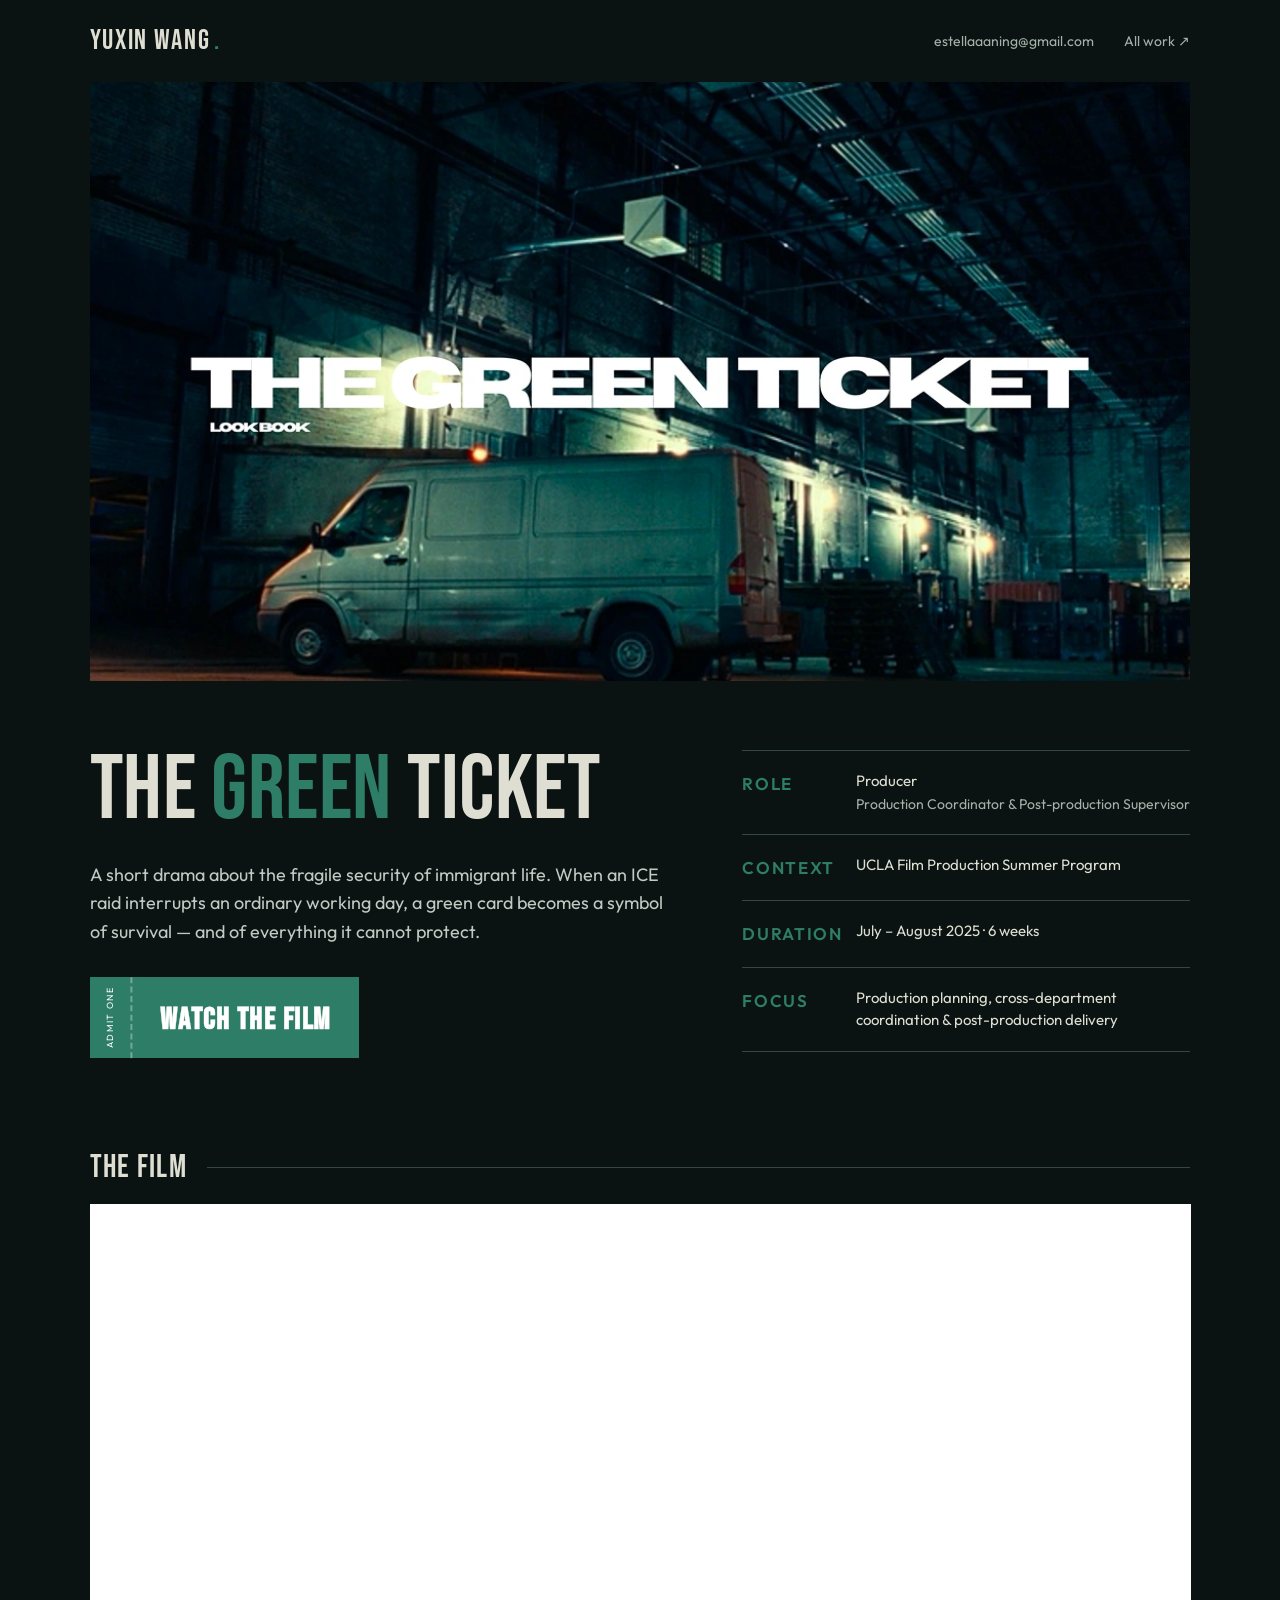
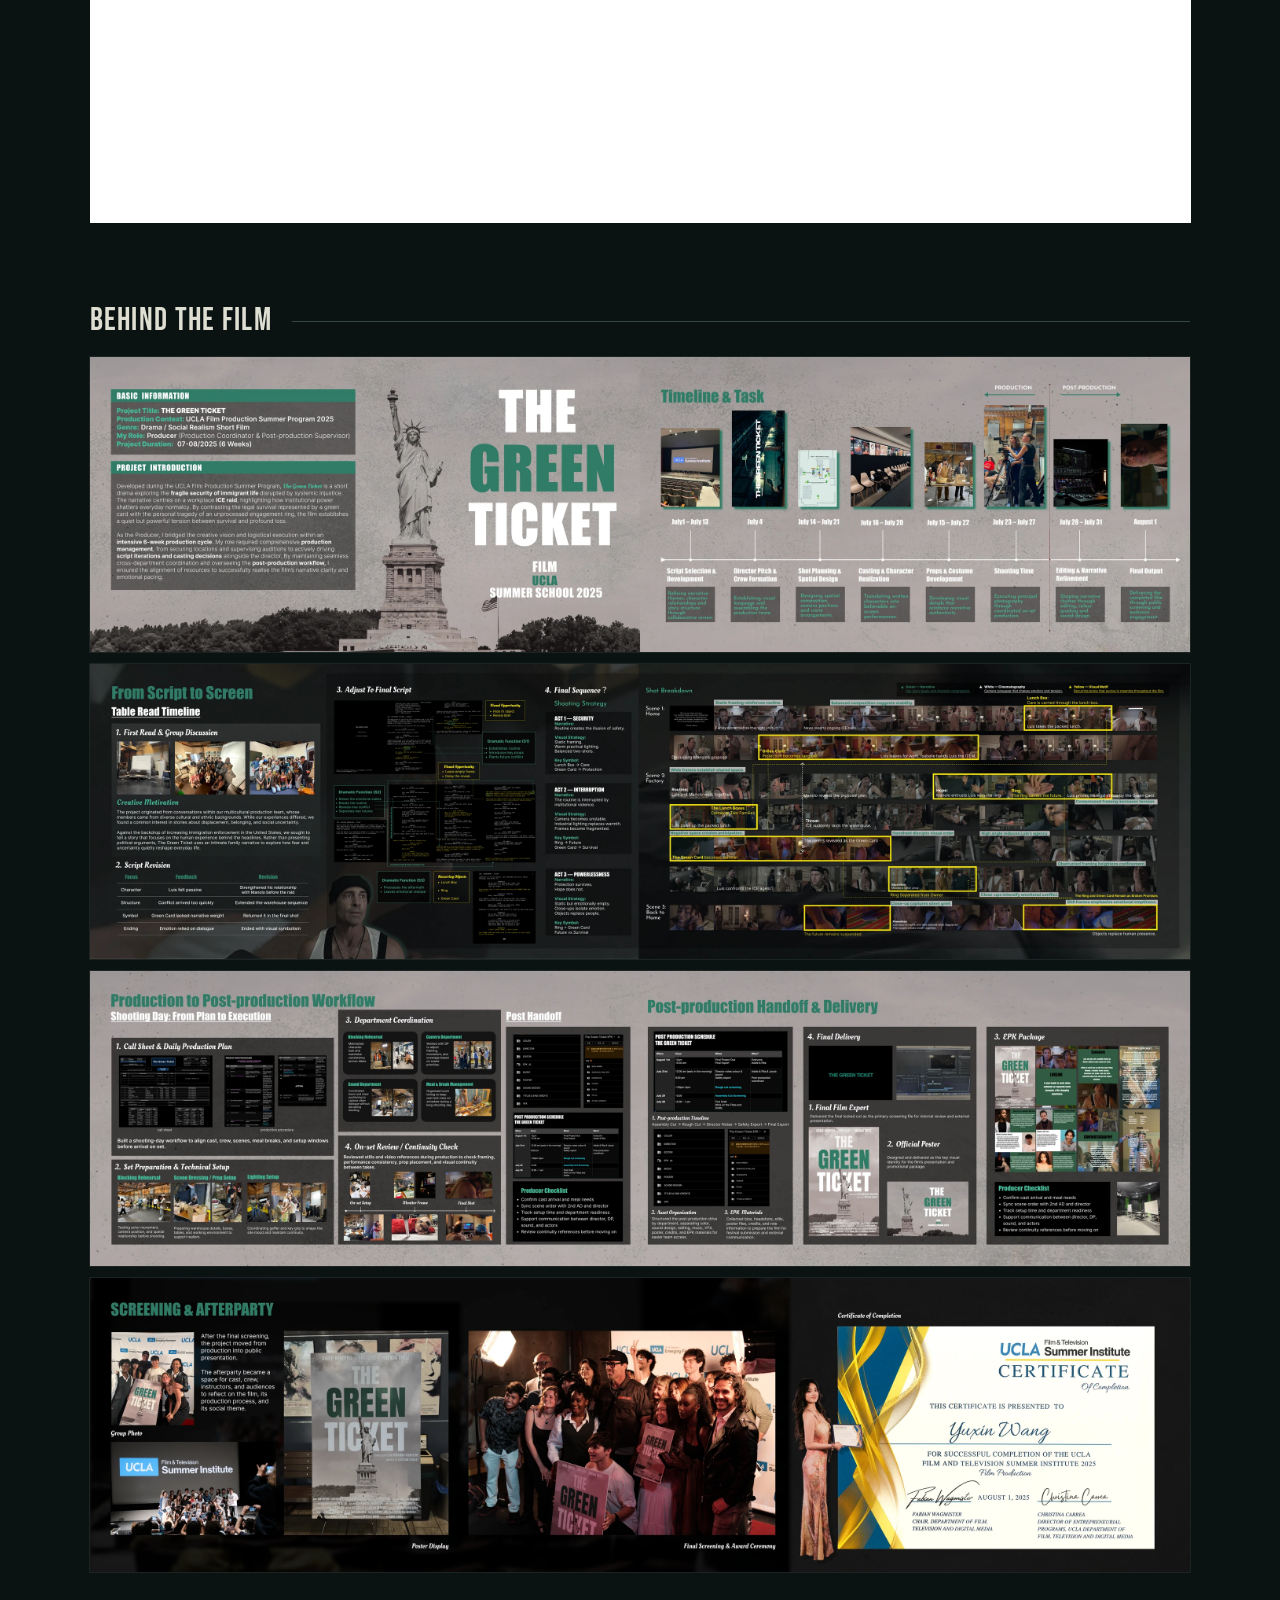
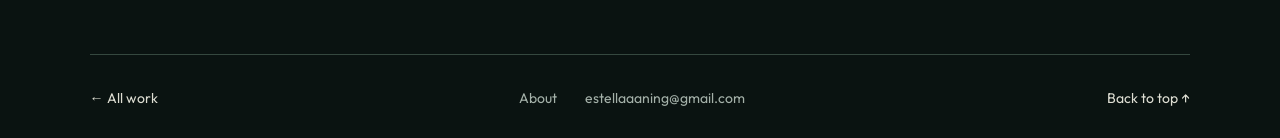
==== green-ticket/index.html @ ccb26a46 "Simplify Green Ticket typography and match poster green" ====
<!doctype html>
<html lang="en">
<head>
  <meta charset="utf-8">
  <meta name="viewport" content="width=device-width, initial-scale=1">
  <title>The Green Ticket — Yuxin Wang</title>
  <meta name="description" content="The Green Ticket, a social realism short film made at UCLA in 2025. Watch the film and explore Yuxin Wang's production and post-production portfolio.">
  <meta name="theme-color" content="#0a1311">
  <link rel="canonical" href="https://estellaning.github.io/green-ticket/">
  <meta property="og:title" content="The Green Ticket — Yuxin Wang">
  <meta property="og:description" content="A short film about the fragile security of immigrant life. Film & production portfolio, UCLA 2025.">
  <meta property="og:image" content="https://estellaning.github.io/green-ticket/assets/cover.webp">
  <link rel="preload" as="font" type="font/woff2" href="../portfolio/fonts/bebas-neue-400.woff2" crossorigin>
  <link rel="stylesheet" href="green-ticket.css?v=20261113-simple">
</head>
<body>
  <a class="skip-link" href="#project">Skip to project</a>
  <header class="site wrap" id="top">
    <a class="name" href="../">Yuxin Wang<span aria-hidden="true">.</span></a>
    <nav aria-label="Main navigation"><a href="mailto:estellaaaning@gmail.com">estellaaaning@gmail.com</a><a href="../work.html">All work ↗</a></nav>
  </header>
  <main>
    <section class="cover wrap" aria-label="The Green Ticket lookbook cover">
      <img src="assets/cover.webp" width="1073" height="584" alt="The Green Ticket title over a dark teal warehouse interior and a white van." fetchpriority="high">
    </section>

    <section class="intro wrap" id="project">
      <div>
        <h1>The <span>Green</span> Ticket</h1>
        <p class="description">A short drama about the fragile security of immigrant life. When an ICE raid interrupts an ordinary working day, a green card becomes a symbol of survival — and of everything it cannot protect.</p>
        <a class="ticket" href="#film"><span class="ticket-stub" aria-hidden="true">ADMIT ONE</span><span class="ticket-label">Watch the film</span></a>
      </div>
      <dl class="facts">
        <div><dt>Role</dt><dd>Producer<br><span>Production Coordinator &amp; Post-production Supervisor</span></dd></div>
        <div><dt>Context</dt><dd>UCLA Film Production Summer Program</dd></div>
        <div><dt>Duration</dt><dd>July – August 2025 · 6 weeks</dd></div>
        <div><dt>Focus</dt><dd>Production planning, cross-department coordination &amp; post-production delivery</dd></div>
      </dl>
    </section>

    <section class="block wrap" id="film" aria-labelledby="film-title">
      <div class="section-heading"><h2 id="film-title">The film</h2></div>
      <div class="film-player"><iframe src="https://www.youtube.com/embed/Xn-FBNVbo2k" title="The Green Ticket — full short film" width="1280" height="720" loading="lazy" referrerpolicy="strict-origin-when-cross-origin" allow="accelerometer; autoplay; clipboard-write; encrypted-media; gyroscope; picture-in-picture; web-share" allowfullscreen></iframe></div>
    </section>

    <section class="block wrap portfolio" id="portfolio" aria-labelledby="portfolio-title">
      <div class="section-heading"><h2 id="portfolio-title">Behind the film</h2></div>
      <div class="boards">
        <figure><button class="board" type="button" data-full="assets/board-01-full.webp" aria-label="Enlarge board 1: project introduction and production timeline"><img src="assets/board-01.webp" width="2800" height="750" loading="lazy" decoding="async" alt="The Green Ticket: project introduction, producer role and six-week production timeline."></button></figure>
        <figure><button class="board" type="button" data-full="assets/board-02-full.webp" aria-label="Enlarge board 2: script development and shot breakdown"><img src="assets/board-02.webp" width="2800" height="750" loading="lazy" decoding="async" alt="Table reads, script revisions, three-act shooting strategy and annotated shot breakdown."></button></figure>
        <figure><button class="board" type="button" data-full="assets/board-03-full.webp" aria-label="Enlarge board 3: production and post-production workflow"><img src="assets/board-03.webp" width="2800" height="750" loading="lazy" decoding="async" alt="Call sheets, set preparation, department coordination, continuity, post-production handoff and final delivery."></button></figure>
        <figure><button class="board" type="button" data-full="assets/board-04-full.webp" aria-label="Enlarge board 4: screening and completion"><img src="assets/board-04.webp" width="2800" height="750" loading="lazy" decoding="async" alt="The final screening, cast and crew photographs, poster display and Yuxin Wang's UCLA certificate of completion."></button></figure>
      </div>
    </section>
  </main>
  <footer class="wrap">
    <div class="footer-row"><a href="../work.html">← All work</a><nav aria-label="Personal information"><a href="../work.html#about">About</a><a href="mailto:estellaaaning@gmail.com">estellaaaning@gmail.com</a></nav><a href="#top">Back to top ↑</a></div>
  </footer>
  <dialog id="lightbox" aria-label="Enlarged portfolio board">
    <div class="lightbox-toolbar"><p id="board-label">Portfolio board</p><div><button type="button" id="zoom">Zoom in +</button><button type="button" id="close">Close ×</button></div></div>
    <div class="lightbox-scroll"><img alt=""></div>
    <p class="lightbox-help">Use Zoom in to read the details. Scroll to explore. Press Esc to close.</p>
  </dialog>
  <script src="green-ticket.js?v=20261113-simple"></script>
  <script src="../assets/protect.js"></script>
</body>
</html>
---- green-ticket/green-ticket.css ----
@font-face{font-family:"Bebas Neue";src:url("../portfolio/fonts/bebas-neue-400.woff2") format("woff2");font-weight:400;font-display:swap}
@font-face{font-family:Outfit;src:url("../portfolio/fonts/outfit-400.woff2") format("woff2");font-weight:400;font-display:swap}
@font-face{font-family:Outfit;src:url("../portfolio/fonts/outfit-600.woff2") format("woff2");font-weight:600;font-display:swap}
:root{color-scheme:dark;--bg:#0a1311;--paper:#deded3;--muted:#a4b1a9;--green:#2e7d67;--line:#35483f;--gutter:clamp(20px,7vw,120px);--col:min(1280px,calc(100% - 2 * var(--gutter)));--display:"Bebas Neue",Impact,sans-serif;--body:Outfit,Arial,sans-serif}
*{box-sizing:border-box}html{scroll-behavior:smooth;scroll-padding-top:28px}body{margin:0;background:var(--bg);color:var(--paper);font:400 16px/1.6 var(--body);-webkit-font-smoothing:antialiased}a{color:inherit;text-decoration:none}button{font:inherit}a:hover{color:var(--green)}a:focus-visible,button:focus-visible{outline:2px solid var(--green);outline-offset:6px}::selection{background:var(--green);color:var(--bg)}.wrap{width:var(--col);margin-inline:auto}.skip-link{position:absolute;top:-100px;left:20px;background:var(--bg);padding:12px;z-index:10}.skip-link:focus{top:12px}
.site{display:flex;justify-content:space-between;align-items:center;gap:20px;padding:27px 0}.name{font:28px/1 var(--display);letter-spacing:.06em}.name span{color:var(--green);padding-left:4px}.site nav{display:flex;gap:30px;font-size:14px;color:var(--muted)}.cover img{display:block;width:100%;height:auto}
.intro{display:grid;grid-template-columns:1.3fr 1fr;gap:70px;padding-block:66px 86px}h1{font:400 clamp(58px,7.2vw,106px)/.95 var(--display);margin:0;letter-spacing:.005em}h1 span{color:var(--green)}.description{color:#c0cac3;font-size:18px;max-width:35em;margin:26px 0 30px}.ticket{display:inline-flex;align-items:stretch;background:var(--green);color:#fff;min-height:62px;transition:background .2s,transform .2s}.ticket:hover{background:#286c59;color:#fff;transform:translateY(-2px)}.ticket-stub{font-size:9px;letter-spacing:.15em;writing-mode:vertical-rl;text-align:center;padding:10px 13px;transform:rotate(180deg);border-left:2px dashed #ffffff55}.ticket-label{font:600 30px/1 var(--display);-webkit-text-stroke:.4px currentColor;letter-spacing:.05em;align-self:center;padding:4px 28px 0}.facts{margin:3px 0 0;border-top:1px solid var(--line)}.facts>div{display:grid;grid-template-columns:94px 1fr;gap:20px;padding:19px 0;border-bottom:1px solid var(--line)}dt{font-size:17px;font-weight:600;text-transform:uppercase;letter-spacing:.1em;color:var(--green)}dd{margin:0;font-size:15px;line-height:1.5}dd span{color:var(--muted);font-size:14px}
.block{padding-bottom:82px}.section-heading{margin-bottom:20px}h2{display:flex;align-items:center;gap:20px;font:400 32px/1 var(--display);letter-spacing:.04em;margin:0}h2::after{content:"";flex:1;height:1px;background:var(--line)}.film-player{width:100%;aspect-ratio:16/9;background:#000}.film-player iframe{display:block;width:100%;height:100%;border:0}.boards{display:grid;gap:12px}figure{margin:0}.board{width:100%;display:block;padding:0;background:#17241d;border:0;cursor:zoom-in;outline:1px solid #ffffff12;transition:outline-color .2s}.board:hover{outline-color:var(--green)}.board img{width:100%;height:auto;display:block}
footer{border-top:1px solid var(--line);padding:32px 0 28px}.footer-row{display:flex;justify-content:space-between;gap:24px;font-size:14px}.footer-row nav{display:flex;gap:28px;color:var(--muted)}
dialog{position:fixed;inset:0;width:100vw;height:100dvh;max-width:none;max-height:none;padding:0;border:0;background:#08100e;color:var(--paper)}dialog[open]{display:flex;flex-direction:column}dialog::backdrop{background:#000d}.lightbox-toolbar{display:flex;justify-content:space-between;align-items:center;gap:16px;padding:14px 24px;border-bottom:1px solid var(--line)}.lightbox-toolbar p{margin:0;font-size:14px}.lightbox-toolbar>div{display:flex;gap:10px}.lightbox-toolbar button{padding:9px 16px;border:1px solid var(--line);background:#17271f;color:var(--paper);cursor:pointer;white-space:nowrap}.lightbox-toolbar button:hover{border-color:var(--green)}.lightbox-scroll{overflow:auto;flex:1;align-content:center}.lightbox-scroll img{display:block;width:100%;max-width:none;cursor:zoom-in}.zoomed .lightbox-scroll{align-content:start}.zoomed .lightbox-scroll img{width:max(2400px,200vw);cursor:zoom-out}.lightbox-help{padding:12px 24px;font-size:12px;color:var(--muted);margin:0;border-top:1px solid var(--line)}
@media(min-width:1600px){.cover img{max-height:696px;object-fit:cover}}
@media(max-width:860px){.intro{grid-template-columns:1fr;gap:40px;padding:44px 0 60px}.description{max-width:100%}.block{padding-bottom:60px}.footer-row{flex-wrap:wrap}.footer-row nav{order:3;flex-basis:100%}}
@media(max-width:600px){:root{--gutter:18px}.site{padding:22px 0}.site .name{font-size:25px}.site nav{font-size:13px}.site nav a:first-child{display:none}h1{font-size:64px;max-width:5em}.description{font-size:16px}.facts>div{grid-template-columns:94px 1fr;gap:14px}h2{font-size:27px}.boards{gap:8px}.footer-row{font-size:13px}.footer-row nav{gap:18px}.lightbox-toolbar{padding:12px;flex-wrap:wrap}.lightbox-toolbar p{font-size:12px}.lightbox-toolbar button{font-size:12px;padding:8px 12px}.lightbox-help{padding:12px;font-size:11px}}
@media(prefers-reduced-motion:reduce){html{scroll-behavior:auto}.ticket,.board{transition:none}}
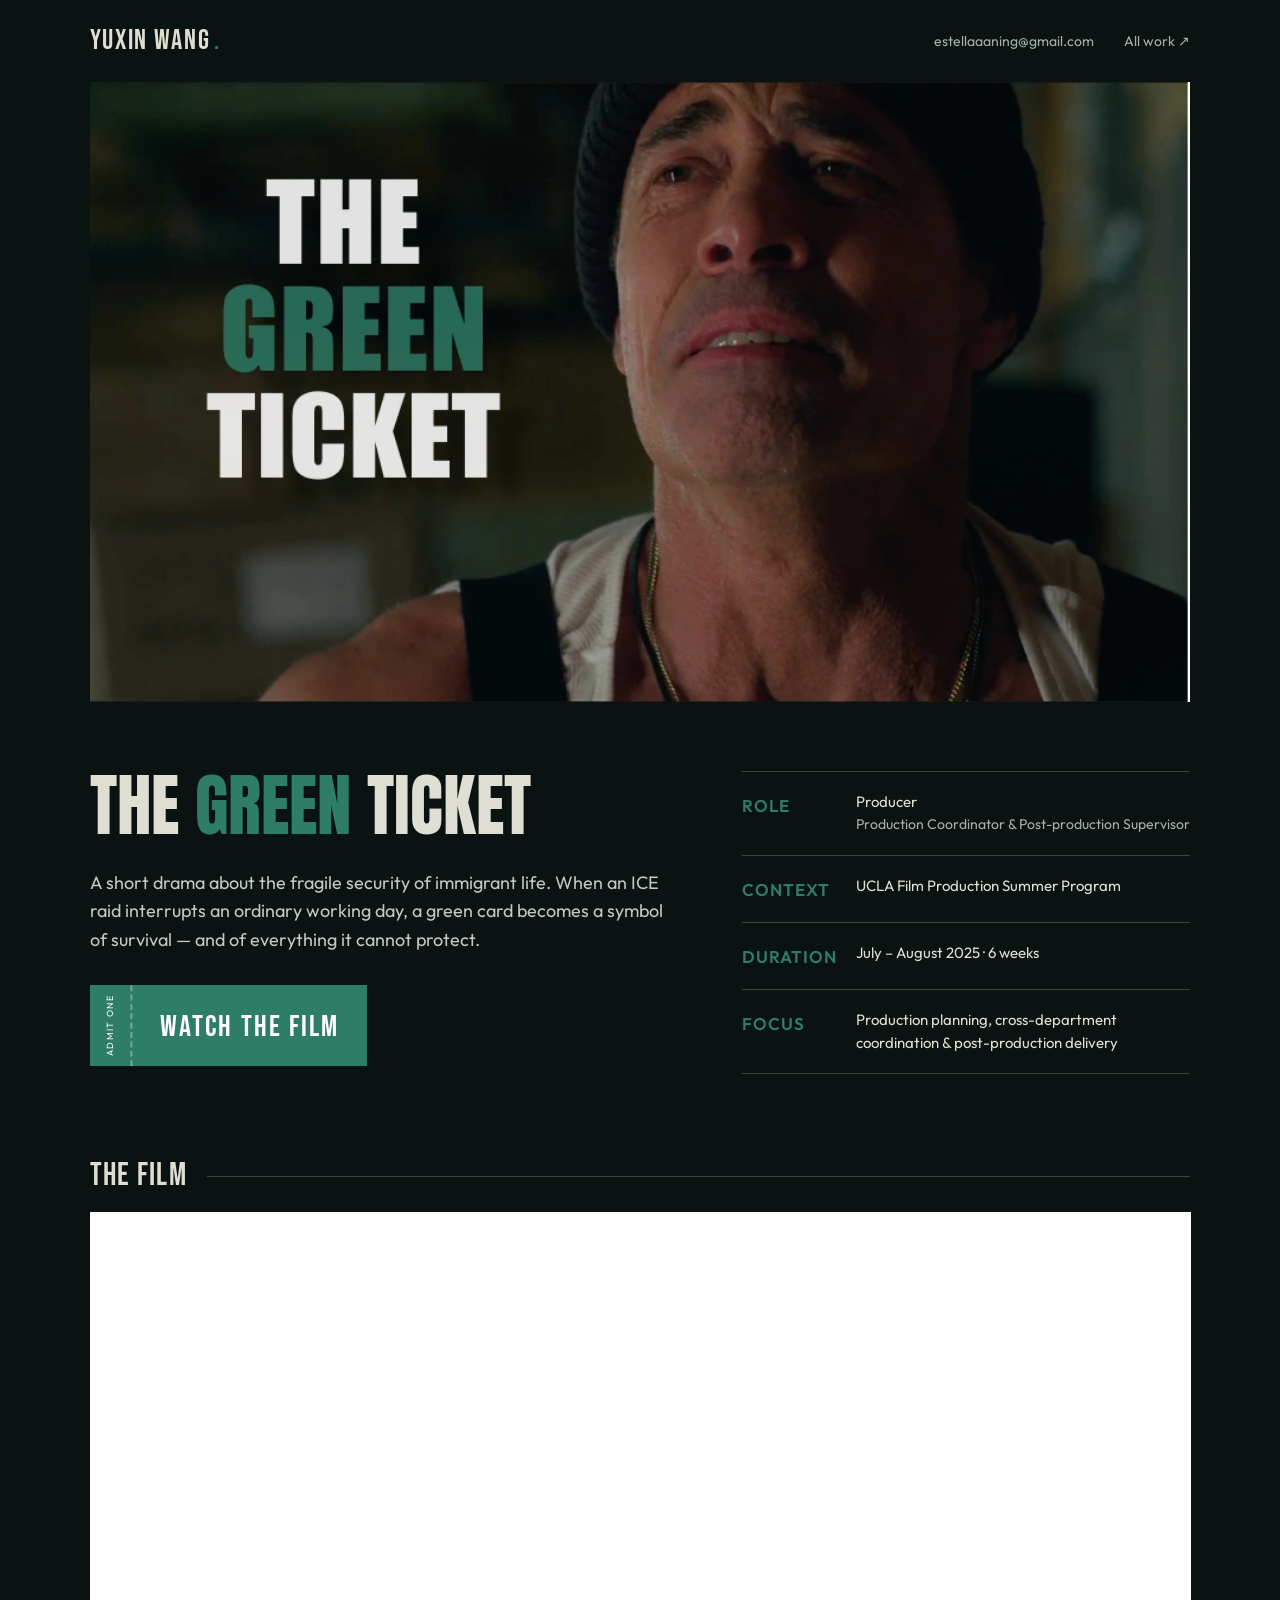
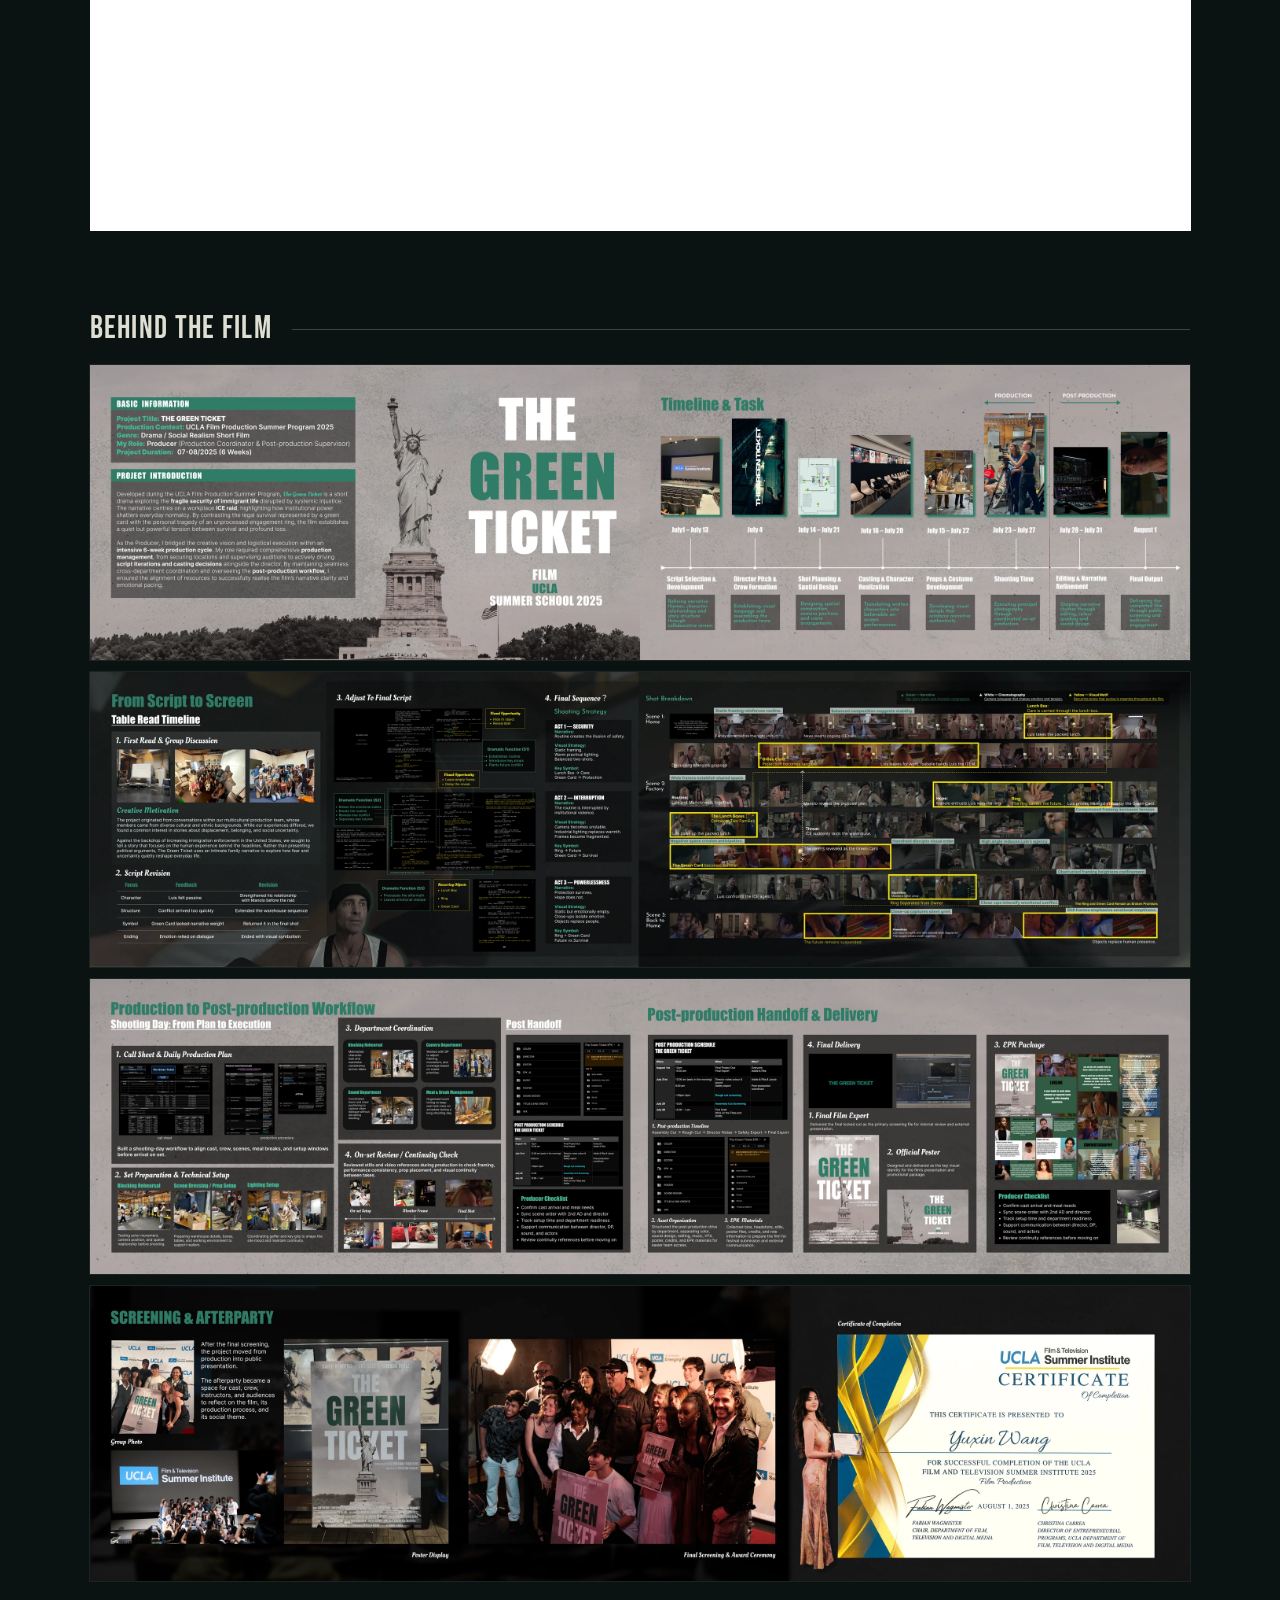
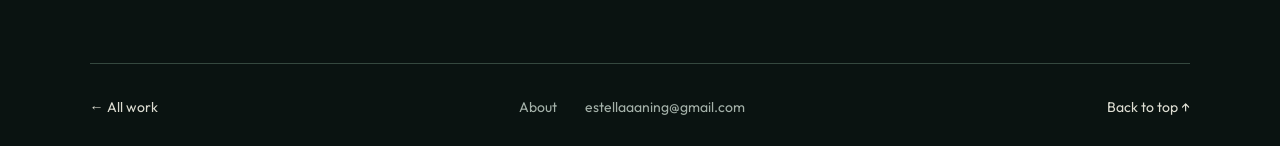
==== commit 30ae6471: "Replace Green Ticket cover and refine typography" ====
--- a/green-ticket/index.html
+++ b/green-ticket/index.html
@@ -9,9 +9,9 @@
   <link rel="canonical" href="https://estellaning.github.io/green-ticket/">
   <meta property="og:title" content="The Green Ticket — Yuxin Wang">
   <meta property="og:description" content="A short film about the fragile security of immigrant life. Film & production portfolio, UCLA 2025.">
-  <meta property="og:image" content="https://estellaning.github.io/green-ticket/assets/cover.webp">
-  <link rel="preload" as="font" type="font/woff2" href="../portfolio/fonts/bebas-neue-400.woff2" crossorigin>
-  <link rel="stylesheet" href="green-ticket.css?v=20261113-simple">
+  <meta property="og:image" content="https://estellaning.github.io/green-ticket/assets/cover-film.webp">
+  <link rel="preload" as="font" type="font/ttf" href="assets/anton-400.ttf" crossorigin>
+  <link rel="stylesheet" href="green-ticket.css?v=20261113-type">
 </head>
 <body>
   <a class="skip-link" href="#project">Skip to project</a>
@@ -20,8 +20,8 @@
     <nav aria-label="Main navigation"><a href="mailto:estellaaaning@gmail.com">estellaaaning@gmail.com</a><a href="../work.html">All work ↗</a></nav>
   </header>
   <main>
-    <section class="cover wrap" aria-label="The Green Ticket lookbook cover">
-      <img src="assets/cover.webp" width="1073" height="584" alt="The Green Ticket title over a dark teal warehouse interior and a white van." fetchpriority="high">
+    <section class="cover wrap" aria-label="The Green Ticket film cover">
+      <img src="assets/cover-film.webp" width="927" height="522" alt="The Green Ticket title beside a close-up of Luis in a scene from the film." fetchpriority="high">
     </section>
 
     <section class="intro wrap" id="project">
--- a/green-ticket/green-ticket.css
+++ b/green-ticket/green-ticket.css
@@ -1,14 +1,15 @@
+@font-face{font-family:Anton;src:url("assets/anton-400.ttf") format("truetype");font-weight:400;font-display:swap}
 @font-face{font-family:"Bebas Neue";src:url("../portfolio/fonts/bebas-neue-400.woff2") format("woff2");font-weight:400;font-display:swap}
 @font-face{font-family:Outfit;src:url("../portfolio/fonts/outfit-400.woff2") format("woff2");font-weight:400;font-display:swap}
 @font-face{font-family:Outfit;src:url("../portfolio/fonts/outfit-600.woff2") format("woff2");font-weight:600;font-display:swap}
 :root{color-scheme:dark;--bg:#0a1311;--paper:#deded3;--muted:#a4b1a9;--green:#2e7d67;--line:#35483f;--gutter:clamp(20px,7vw,120px);--col:min(1280px,calc(100% - 2 * var(--gutter)));--display:"Bebas Neue",Impact,sans-serif;--body:Outfit,Arial,sans-serif}
 *{box-sizing:border-box}html{scroll-behavior:smooth;scroll-padding-top:28px}body{margin:0;background:var(--bg);color:var(--paper);font:400 16px/1.6 var(--body);-webkit-font-smoothing:antialiased}a{color:inherit;text-decoration:none}button{font:inherit}a:hover{color:var(--green)}a:focus-visible,button:focus-visible{outline:2px solid var(--green);outline-offset:6px}::selection{background:var(--green);color:var(--bg)}.wrap{width:var(--col);margin-inline:auto}.skip-link{position:absolute;top:-100px;left:20px;background:var(--bg);padding:12px;z-index:10}.skip-link:focus{top:12px}
 .site{display:flex;justify-content:space-between;align-items:center;gap:20px;padding:27px 0}.name{font:28px/1 var(--display);letter-spacing:.06em}.name span{color:var(--green);padding-left:4px}.site nav{display:flex;gap:30px;font-size:14px;color:var(--muted)}.cover img{display:block;width:100%;height:auto}
-.intro{display:grid;grid-template-columns:1.3fr 1fr;gap:70px;padding-block:66px 86px}h1{font:400 clamp(58px,7.2vw,106px)/.95 var(--display);margin:0;letter-spacing:.005em}h1 span{color:var(--green)}.description{color:#c0cac3;font-size:18px;max-width:35em;margin:26px 0 30px}.ticket{display:inline-flex;align-items:stretch;background:var(--green);color:#fff;min-height:62px;transition:background .2s,transform .2s}.ticket:hover{background:#286c59;color:#fff;transform:translateY(-2px)}.ticket-stub{font-size:9px;letter-spacing:.15em;writing-mode:vertical-rl;text-align:center;padding:10px 13px;transform:rotate(180deg);border-left:2px dashed #ffffff55}.ticket-label{font:600 30px/1 var(--display);-webkit-text-stroke:.4px currentColor;letter-spacing:.05em;align-self:center;padding:4px 28px 0}.facts{margin:3px 0 0;border-top:1px solid var(--line)}.facts>div{display:grid;grid-template-columns:94px 1fr;gap:20px;padding:19px 0;border-bottom:1px solid var(--line)}dt{font-size:17px;font-weight:600;text-transform:uppercase;letter-spacing:.1em;color:var(--green)}dd{margin:0;font-size:15px;line-height:1.5}dd span{color:var(--muted);font-size:14px}
+.intro{display:grid;grid-template-columns:1.3fr 1fr;gap:70px;padding-block:66px 86px}h1{font:400 clamp(48px,5.4vw,80px)/1.08 Anton,Impact,sans-serif;text-transform:uppercase;font-synthesis:none;margin:0;letter-spacing:0}h1 span{color:var(--green)}.description{color:#c0cac3;font-size:18px;max-width:35em;margin:26px 0 30px}.ticket{display:inline-flex;align-items:stretch;background:var(--green);color:#fff;min-height:62px;transition:background .2s,transform .2s}.ticket:hover{background:#286c59;color:#fff;transform:translateY(-2px)}.ticket-stub{font-size:9px;letter-spacing:.15em;writing-mode:vertical-rl;text-align:center;padding:10px 13px;transform:rotate(180deg);border-left:2px dashed #ffffff55}.ticket-label{font:400 30px/1 var(--display);font-synthesis:none;letter-spacing:.07em;align-self:center;padding:4px 28px 0}.facts{margin:3px 0 0;border-top:1px solid var(--line)}.facts>div{display:grid;grid-template-columns:94px 1fr;gap:20px;padding:19px 0;border-bottom:1px solid var(--line)}.facts dt{font-family:var(--body);font-size:17px;font-weight:600;text-transform:uppercase;letter-spacing:.06em;color:var(--green);padding-top:1px}dd{margin:0;font-size:15px;line-height:1.5}dd span{color:var(--muted);font-size:14px}
 .block{padding-bottom:82px}.section-heading{margin-bottom:20px}h2{display:flex;align-items:center;gap:20px;font:400 32px/1 var(--display);letter-spacing:.04em;margin:0}h2::after{content:"";flex:1;height:1px;background:var(--line)}.film-player{width:100%;aspect-ratio:16/9;background:#000}.film-player iframe{display:block;width:100%;height:100%;border:0}.boards{display:grid;gap:12px}figure{margin:0}.board{width:100%;display:block;padding:0;background:#17241d;border:0;cursor:zoom-in;outline:1px solid #ffffff12;transition:outline-color .2s}.board:hover{outline-color:var(--green)}.board img{width:100%;height:auto;display:block}
 footer{border-top:1px solid var(--line);padding:32px 0 28px}.footer-row{display:flex;justify-content:space-between;gap:24px;font-size:14px}.footer-row nav{display:flex;gap:28px;color:var(--muted)}
 dialog{position:fixed;inset:0;width:100vw;height:100dvh;max-width:none;max-height:none;padding:0;border:0;background:#08100e;color:var(--paper)}dialog[open]{display:flex;flex-direction:column}dialog::backdrop{background:#000d}.lightbox-toolbar{display:flex;justify-content:space-between;align-items:center;gap:16px;padding:14px 24px;border-bottom:1px solid var(--line)}.lightbox-toolbar p{margin:0;font-size:14px}.lightbox-toolbar>div{display:flex;gap:10px}.lightbox-toolbar button{padding:9px 16px;border:1px solid var(--line);background:#17271f;color:var(--paper);cursor:pointer;white-space:nowrap}.lightbox-toolbar button:hover{border-color:var(--green)}.lightbox-scroll{overflow:auto;flex:1;align-content:center}.lightbox-scroll img{display:block;width:100%;max-width:none;cursor:zoom-in}.zoomed .lightbox-scroll{align-content:start}.zoomed .lightbox-scroll img{width:max(2400px,200vw);cursor:zoom-out}.lightbox-help{padding:12px 24px;font-size:12px;color:var(--muted);margin:0;border-top:1px solid var(--line)}
-@media(min-width:1600px){.cover img{max-height:696px;object-fit:cover}}
+
 @media(max-width:860px){.intro{grid-template-columns:1fr;gap:40px;padding:44px 0 60px}.description{max-width:100%}.block{padding-bottom:60px}.footer-row{flex-wrap:wrap}.footer-row nav{order:3;flex-basis:100%}}
-@media(max-width:600px){:root{--gutter:18px}.site{padding:22px 0}.site .name{font-size:25px}.site nav{font-size:13px}.site nav a:first-child{display:none}h1{font-size:64px;max-width:5em}.description{font-size:16px}.facts>div{grid-template-columns:94px 1fr;gap:14px}h2{font-size:27px}.boards{gap:8px}.footer-row{font-size:13px}.footer-row nav{gap:18px}.lightbox-toolbar{padding:12px;flex-wrap:wrap}.lightbox-toolbar p{font-size:12px}.lightbox-toolbar button{font-size:12px;padding:8px 12px}.lightbox-help{padding:12px;font-size:11px}}
+@media(max-width:600px){:root{--gutter:18px}.site{padding:22px 0}.site .name{font-size:25px}.site nav{font-size:13px}.site nav a:first-child{display:none}h1{font-size:clamp(40px,10vw,60px)}.description{font-size:16px}.facts>div{grid-template-columns:94px 1fr;gap:14px}h2{font-size:27px}.boards{gap:8px}.footer-row{font-size:13px}.footer-row nav{gap:18px}.lightbox-toolbar{padding:12px;flex-wrap:wrap}.lightbox-toolbar p{font-size:12px}.lightbox-toolbar button{font-size:12px;padding:8px 12px}.lightbox-help{padding:12px;font-size:11px}}
 @media(prefers-reduced-motion:reduce){html{scroll-behavior:auto}.ticket,.board{transition:none}}
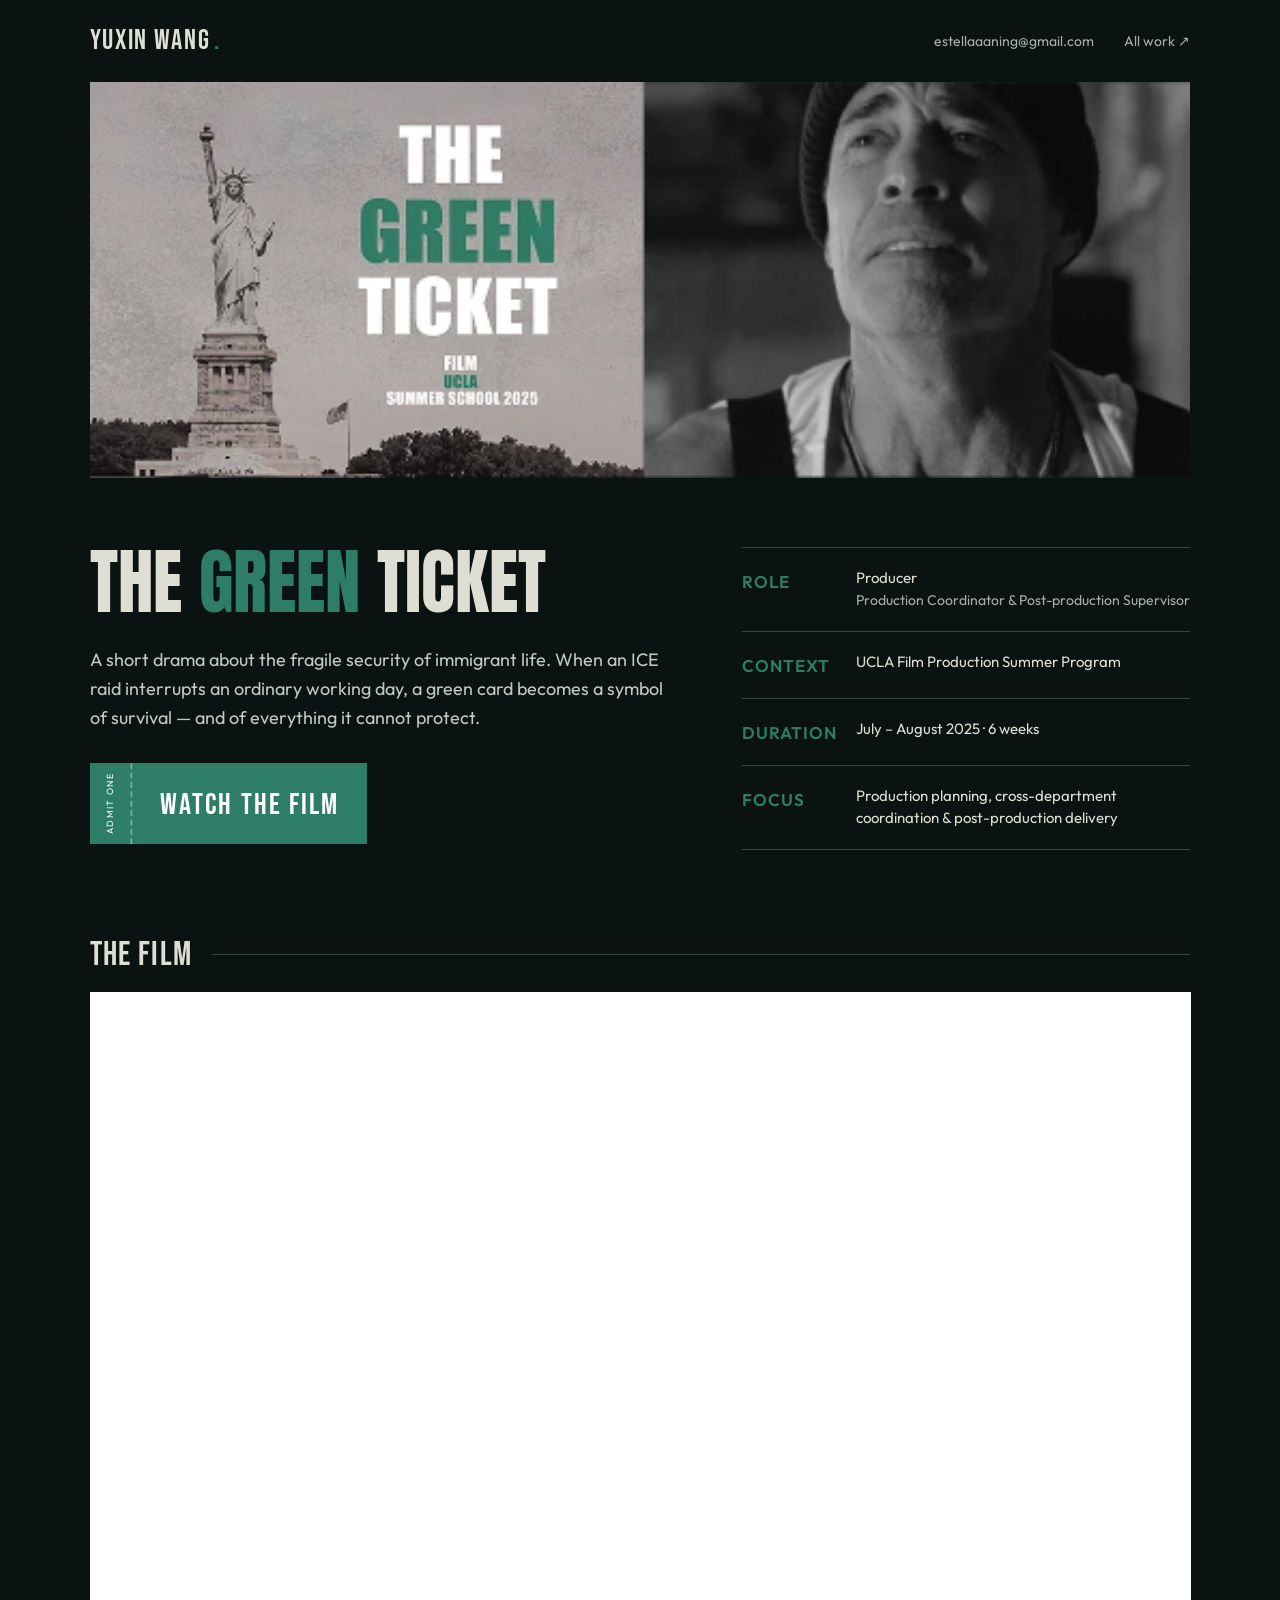
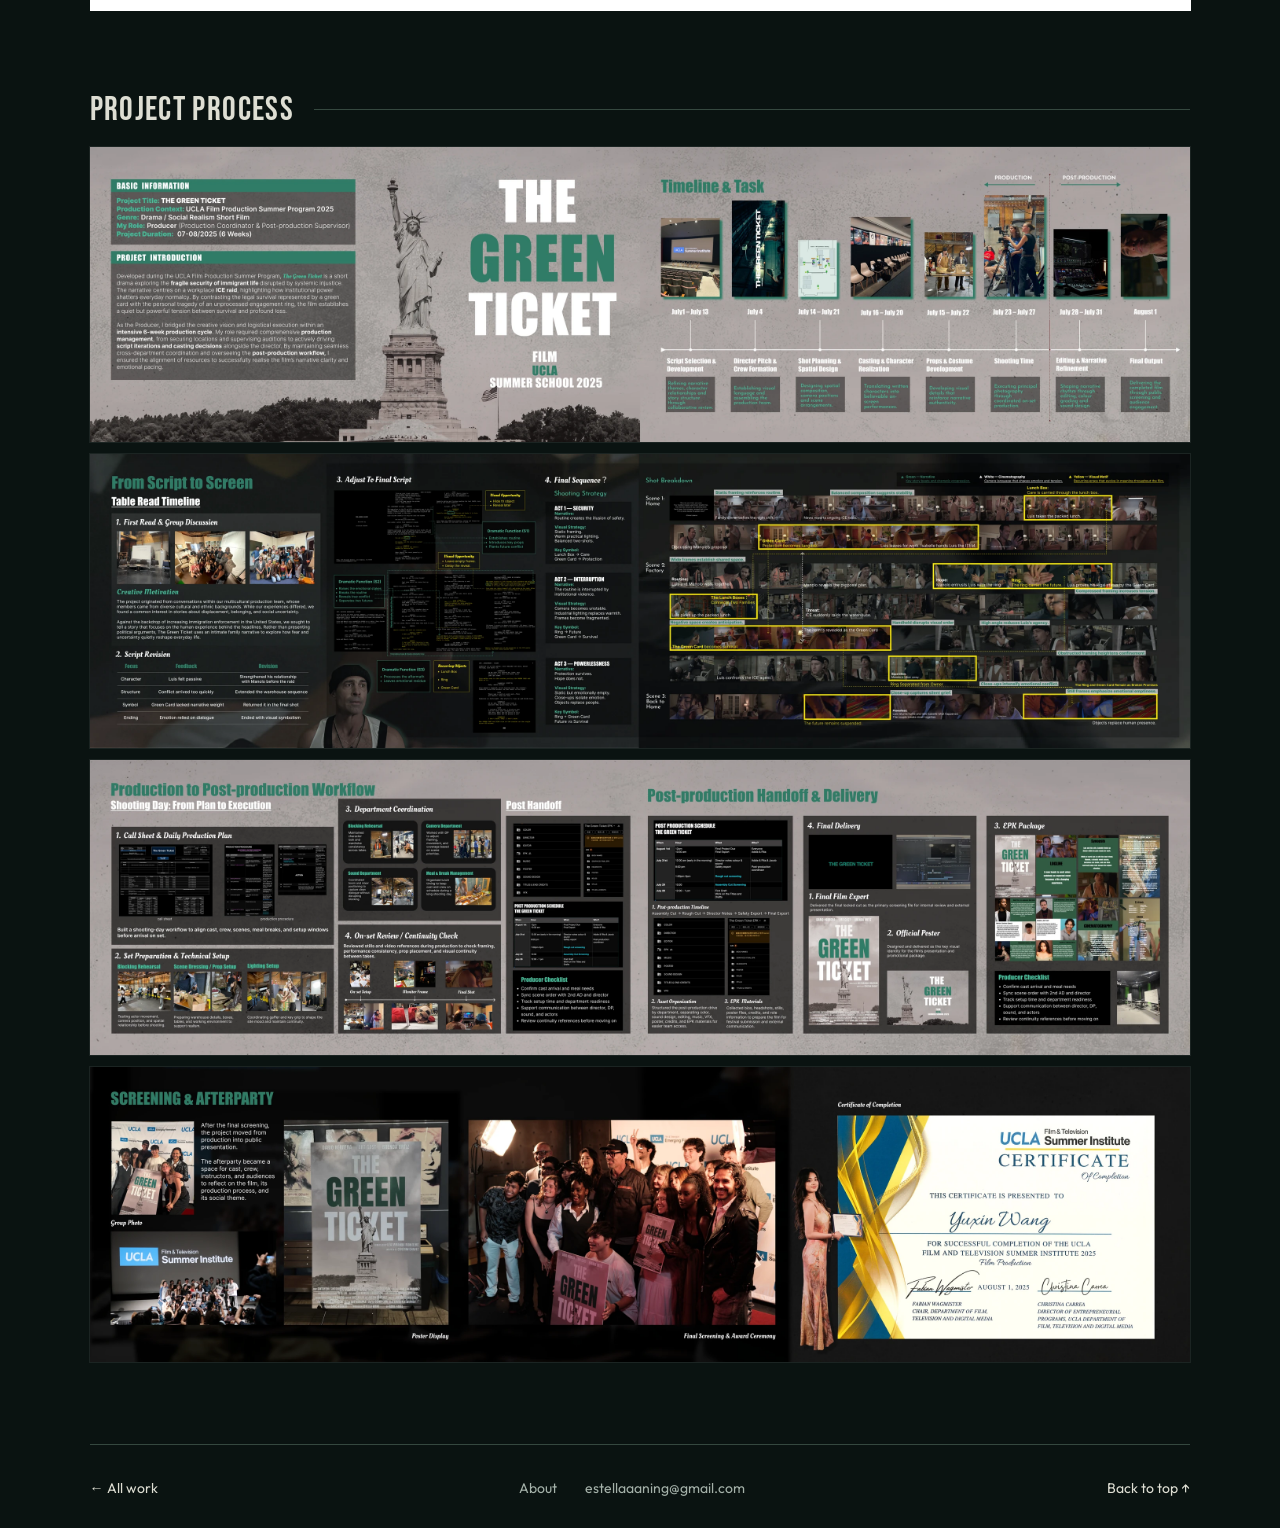
==== commit ee6a66d9: "Increase project headings and update Green Ticket cover and process title" ====
--- a/green-ticket/index.html
+++ b/green-ticket/index.html
@@ -9,9 +9,9 @@
   <link rel="canonical" href="https://estellaning.github.io/green-ticket/">
   <meta property="og:title" content="The Green Ticket — Yuxin Wang">
   <meta property="og:description" content="A short film about the fragile security of immigrant life. Film & production portfolio, UCLA 2025.">
-  <meta property="og:image" content="https://estellaning.github.io/green-ticket/assets/cover-film.webp">
+  <meta property="og:image" content="https://estellaning.github.io/green-ticket/assets/cover-frame10.webp">
   <link rel="preload" as="font" type="font/ttf" href="assets/anton-400.ttf" crossorigin>
-  <link rel="stylesheet" href="green-ticket.css?v=20261113-type">
+  <link rel="stylesheet" href="green-ticket.css?v=20261113-headings">
 </head>
 <body>
   <a class="skip-link" href="#project">Skip to project</a>
@@ -21,7 +21,7 @@
   </header>
   <main>
     <section class="cover wrap" aria-label="The Green Ticket film cover">
-      <img src="assets/cover-film.webp" width="927" height="522" alt="The Green Ticket title beside a close-up of Luis in a scene from the film." fetchpriority="high">
+      <img src="assets/cover-frame10.webp" width="512" height="184" alt="The Green Ticket poster with the Statue of Liberty beside a black-and-white close-up of Luis." fetchpriority="high">
     </section>
 
     <section class="intro wrap" id="project">
@@ -44,7 +44,7 @@
     </section>
 
     <section class="block wrap portfolio" id="portfolio" aria-labelledby="portfolio-title">
-      <div class="section-heading"><h2 id="portfolio-title">Behind the film</h2></div>
+      <div class="section-heading"><h2 id="portfolio-title">Project Process</h2></div>
       <div class="boards">
         <figure><button class="board" type="button" data-full="assets/board-01-full.webp" aria-label="Enlarge board 1: project introduction and production timeline"><img src="assets/board-01.webp" width="2800" height="750" loading="lazy" decoding="async" alt="The Green Ticket: project introduction, producer role and six-week production timeline."></button></figure>
         <figure><button class="board" type="button" data-full="assets/board-02-full.webp" aria-label="Enlarge board 2: script development and shot breakdown"><img src="assets/board-02.webp" width="2800" height="750" loading="lazy" decoding="async" alt="Table reads, script revisions, three-act shooting strategy and annotated shot breakdown."></button></figure>
@@ -57,11 +57,11 @@
     <div class="footer-row"><a href="../work.html">← All work</a><nav aria-label="Personal information"><a href="../work.html#about">About</a><a href="mailto:estellaaaning@gmail.com">estellaaaning@gmail.com</a></nav><a href="#top">Back to top ↑</a></div>
   </footer>
   <dialog id="lightbox" aria-label="Enlarged portfolio board">
-    <div class="lightbox-toolbar"><p id="board-label">Portfolio board</p><div><button type="button" id="zoom">Zoom in +</button><button type="button" id="close">Close ×</button></div></div>
-    <div class="lightbox-scroll"><img alt=""></div>
-    <p class="lightbox-help">Use Zoom in to read the details. Scroll to explore. Press Esc to close.</p>
+    <div class="lightbox-toolbar"><p id="board-label">Portfolio board</p><div class="zoom-controls"><button type="button" id="zoom-out" aria-label="Zoom out">−</button><input type="range" id="zoom-range" min="100" max="600" step="1" value="100" aria-label="Zoom level"><output id="zoom-value" for="zoom-range">100%</output><button type="button" id="zoom-in" aria-label="Zoom in">+</button><button type="button" id="zoom-fit">Fit to screen</button><button type="button" id="close">Close ×</button></div></div>
+    <div class="lightbox-scroll" tabindex="0" role="region" aria-label="Portfolio image; use the wheel to zoom and drag to move"><img alt=""></div>
+    <p class="lightbox-help">Scroll to zoom · Drag to move · Esc to close</p>
   </dialog>
-  <script src="green-ticket.js?v=20261113-simple"></script>
+  <script src="green-ticket.js?v=20261113-wheel"></script>
   <script src="../assets/protect.js"></script>
 </body>
 </html>
--- a/green-ticket/green-ticket.css
+++ b/green-ticket/green-ticket.css
@@ -5,11 +5,13 @@
 :root{color-scheme:dark;--bg:#0a1311;--paper:#deded3;--muted:#a4b1a9;--green:#2e7d67;--line:#35483f;--gutter:clamp(20px,7vw,120px);--col:min(1280px,calc(100% - 2 * var(--gutter)));--display:"Bebas Neue",Impact,sans-serif;--body:Outfit,Arial,sans-serif}
 *{box-sizing:border-box}html{scroll-behavior:smooth;scroll-padding-top:28px}body{margin:0;background:var(--bg);color:var(--paper);font:400 16px/1.6 var(--body);-webkit-font-smoothing:antialiased}a{color:inherit;text-decoration:none}button{font:inherit}a:hover{color:var(--green)}a:focus-visible,button:focus-visible{outline:2px solid var(--green);outline-offset:6px}::selection{background:var(--green);color:var(--bg)}.wrap{width:var(--col);margin-inline:auto}.skip-link{position:absolute;top:-100px;left:20px;background:var(--bg);padding:12px;z-index:10}.skip-link:focus{top:12px}
 .site{display:flex;justify-content:space-between;align-items:center;gap:20px;padding:27px 0}.name{font:28px/1 var(--display);letter-spacing:.06em}.name span{color:var(--green);padding-left:4px}.site nav{display:flex;gap:30px;font-size:14px;color:var(--muted)}.cover img{display:block;width:100%;height:auto}
-.intro{display:grid;grid-template-columns:1.3fr 1fr;gap:70px;padding-block:66px 86px}h1{font:400 clamp(48px,5.4vw,80px)/1.08 Anton,Impact,sans-serif;text-transform:uppercase;font-synthesis:none;margin:0;letter-spacing:0}h1 span{color:var(--green)}.description{color:#c0cac3;font-size:18px;max-width:35em;margin:26px 0 30px}.ticket{display:inline-flex;align-items:stretch;background:var(--green);color:#fff;min-height:62px;transition:background .2s,transform .2s}.ticket:hover{background:#286c59;color:#fff;transform:translateY(-2px)}.ticket-stub{font-size:9px;letter-spacing:.15em;writing-mode:vertical-rl;text-align:center;padding:10px 13px;transform:rotate(180deg);border-left:2px dashed #ffffff55}.ticket-label{font:400 30px/1 var(--display);font-synthesis:none;letter-spacing:.07em;align-self:center;padding:4px 28px 0}.facts{margin:3px 0 0;border-top:1px solid var(--line)}.facts>div{display:grid;grid-template-columns:94px 1fr;gap:20px;padding:19px 0;border-bottom:1px solid var(--line)}.facts dt{font-family:var(--body);font-size:17px;font-weight:600;text-transform:uppercase;letter-spacing:.06em;color:var(--green);padding-top:1px}dd{margin:0;font-size:15px;line-height:1.5}dd span{color:var(--muted);font-size:14px}
-.block{padding-bottom:82px}.section-heading{margin-bottom:20px}h2{display:flex;align-items:center;gap:20px;font:400 32px/1 var(--display);letter-spacing:.04em;margin:0}h2::after{content:"";flex:1;height:1px;background:var(--line)}.film-player{width:100%;aspect-ratio:16/9;background:#000}.film-player iframe{display:block;width:100%;height:100%;border:0}.boards{display:grid;gap:12px}figure{margin:0}.board{width:100%;display:block;padding:0;background:#17241d;border:0;cursor:zoom-in;outline:1px solid #ffffff12;transition:outline-color .2s}.board:hover{outline-color:var(--green)}.board img{width:100%;height:auto;display:block}
+.intro{display:grid;grid-template-columns:1.3fr 1fr;gap:70px;padding-block:66px 86px}h1{font:400 clamp(50px,calc(5.4vw + 2px),82px)/1.08 Anton,Impact,sans-serif;text-transform:uppercase;font-synthesis:none;margin:0;letter-spacing:0}h1 span{color:var(--green)}.description{color:#c0cac3;font-size:18px;max-width:35em;margin:26px 0 30px}.ticket{display:inline-flex;align-items:stretch;background:var(--green);color:#fff;min-height:62px;transition:background .2s,transform .2s}.ticket:hover{background:#286c59;color:#fff;transform:translateY(-2px)}.ticket-stub{font-size:9px;letter-spacing:.15em;writing-mode:vertical-rl;text-align:center;padding:10px 13px;transform:rotate(180deg);border-left:2px dashed #ffffff55}.ticket-label{font:400 30px/1 var(--display);font-synthesis:none;letter-spacing:.07em;align-self:center;padding:4px 28px 0}.facts{margin:3px 0 0;border-top:1px solid var(--line)}.facts>div{display:grid;grid-template-columns:94px 1fr;gap:20px;padding:19px 0;border-bottom:1px solid var(--line)}.facts dt{font-family:var(--body);font-size:17px;font-weight:600;text-transform:uppercase;letter-spacing:.06em;color:var(--green);padding-top:1px}dd{margin:0;font-size:15px;line-height:1.5}dd span{color:var(--muted);font-size:14px}
+.block{padding-bottom:82px}.section-heading{margin-bottom:20px}h2{display:flex;align-items:center;gap:20px;font:400 34px/1 var(--display);letter-spacing:.04em;margin:0}h2::after{content:"";flex:1;height:1px;background:var(--line)}.film-player{width:100%;aspect-ratio:16/9;background:#000}.film-player iframe{display:block;width:100%;height:100%;border:0}.boards{display:grid;gap:12px}figure{margin:0}.board{width:100%;display:block;padding:0;background:#17241d;border:0;cursor:zoom-in;outline:1px solid #ffffff12;transition:outline-color .2s}.board:hover{outline-color:var(--green)}.board img{width:100%;height:auto;display:block}
 footer{border-top:1px solid var(--line);padding:32px 0 28px}.footer-row{display:flex;justify-content:space-between;gap:24px;font-size:14px}.footer-row nav{display:flex;gap:28px;color:var(--muted)}
-dialog{position:fixed;inset:0;width:100vw;height:100dvh;max-width:none;max-height:none;padding:0;border:0;background:#08100e;color:var(--paper)}dialog[open]{display:flex;flex-direction:column}dialog::backdrop{background:#000d}.lightbox-toolbar{display:flex;justify-content:space-between;align-items:center;gap:16px;padding:14px 24px;border-bottom:1px solid var(--line)}.lightbox-toolbar p{margin:0;font-size:14px}.lightbox-toolbar>div{display:flex;gap:10px}.lightbox-toolbar button{padding:9px 16px;border:1px solid var(--line);background:#17271f;color:var(--paper);cursor:pointer;white-space:nowrap}.lightbox-toolbar button:hover{border-color:var(--green)}.lightbox-scroll{overflow:auto;flex:1;align-content:center}.lightbox-scroll img{display:block;width:100%;max-width:none;cursor:zoom-in}.zoomed .lightbox-scroll{align-content:start}.zoomed .lightbox-scroll img{width:max(2400px,200vw);cursor:zoom-out}.lightbox-help{padding:12px 24px;font-size:12px;color:var(--muted);margin:0;border-top:1px solid var(--line)}
+dialog{position:fixed;inset:0;width:100vw;height:100dvh;max-width:none;max-height:none;padding:0;border:0;background:#08100e;color:var(--paper)}dialog[open]{display:flex;flex-direction:column}dialog::backdrop{background:#000d}.lightbox-toolbar{display:flex;justify-content:space-between;align-items:center;gap:16px;padding:14px 24px;border-bottom:1px solid var(--line)}.lightbox-toolbar p{margin:0;font-size:14px}.lightbox-toolbar>div{display:flex;align-items:center;gap:10px;flex-wrap:wrap}.lightbox-toolbar button{padding:9px 16px;border:1px solid var(--line);background:#17271f;color:var(--paper);cursor:pointer;white-space:nowrap}.lightbox-toolbar button:disabled{opacity:.35;cursor:default}.zoom-controls input{width:120px;accent-color:var(--green)}.zoom-controls output{min-width:48px;text-align:center;font-size:13px;font-variant-numeric:tabular-nums}.zoom-controls input:focus-visible{outline:2px solid var(--green);outline-offset:4px}.lightbox-toolbar button:hover{border-color:var(--green)}.lightbox-scroll{overflow:auto;flex:1;min-height:0;align-content:safe center;scrollbar-gutter:stable;overscroll-behavior:contain;touch-action:pan-x pan-y pinch-zoom}.lightbox-scroll img{display:block;width:100%;max-width:none;cursor:zoom-in}.zoomed .lightbox-scroll img{cursor:grab;user-select:none;-webkit-user-drag:none}.zoomed .lightbox-scroll.dragging,.zoomed .lightbox-scroll.dragging img{cursor:grabbing}.lightbox-help{padding:12px 24px;font-size:12px;color:var(--muted);margin:0;border-top:1px solid var(--line)}
 
 @media(max-width:860px){.intro{grid-template-columns:1fr;gap:40px;padding:44px 0 60px}.description{max-width:100%}.block{padding-bottom:60px}.footer-row{flex-wrap:wrap}.footer-row nav{order:3;flex-basis:100%}}
-@media(max-width:600px){:root{--gutter:18px}.site{padding:22px 0}.site .name{font-size:25px}.site nav{font-size:13px}.site nav a:first-child{display:none}h1{font-size:clamp(40px,10vw,60px)}.description{font-size:16px}.facts>div{grid-template-columns:94px 1fr;gap:14px}h2{font-size:27px}.boards{gap:8px}.footer-row{font-size:13px}.footer-row nav{gap:18px}.lightbox-toolbar{padding:12px;flex-wrap:wrap}.lightbox-toolbar p{font-size:12px}.lightbox-toolbar button{font-size:12px;padding:8px 12px}.lightbox-help{padding:12px;font-size:11px}}
+@media(max-width:600px){:root{--gutter:18px}.site{padding:22px 0}.site .name{font-size:25px}.site nav{font-size:13px}.site nav a:first-child{display:none}h1{font-size:clamp(42px,calc(10vw + 2px),62px)}.description{font-size:16px}.facts>div{grid-template-columns:94px 1fr;gap:14px}h2{font-size:29px}.boards{gap:8px}.footer-row{font-size:13px}.footer-row nav{gap:18px}.lightbox-toolbar{padding:12px;flex-wrap:wrap}.lightbox-toolbar p{font-size:12px}.lightbox-toolbar button{font-size:12px;padding:8px 12px}.lightbox-help{padding:12px;font-size:11px}}
 @media(prefers-reduced-motion:reduce){html{scroll-behavior:auto}.ticket,.board{transition:none}}
+
+@media(max-width:600px){.lightbox-toolbar .zoom-controls{gap:8px;width:100%}.zoom-controls input{width:70px;min-width:40px;flex:1}.zoom-controls output{min-width:40px}.lightbox-toolbar .zoom-controls button{padding:8px 10px}.lightbox-toolbar p{display:none}}
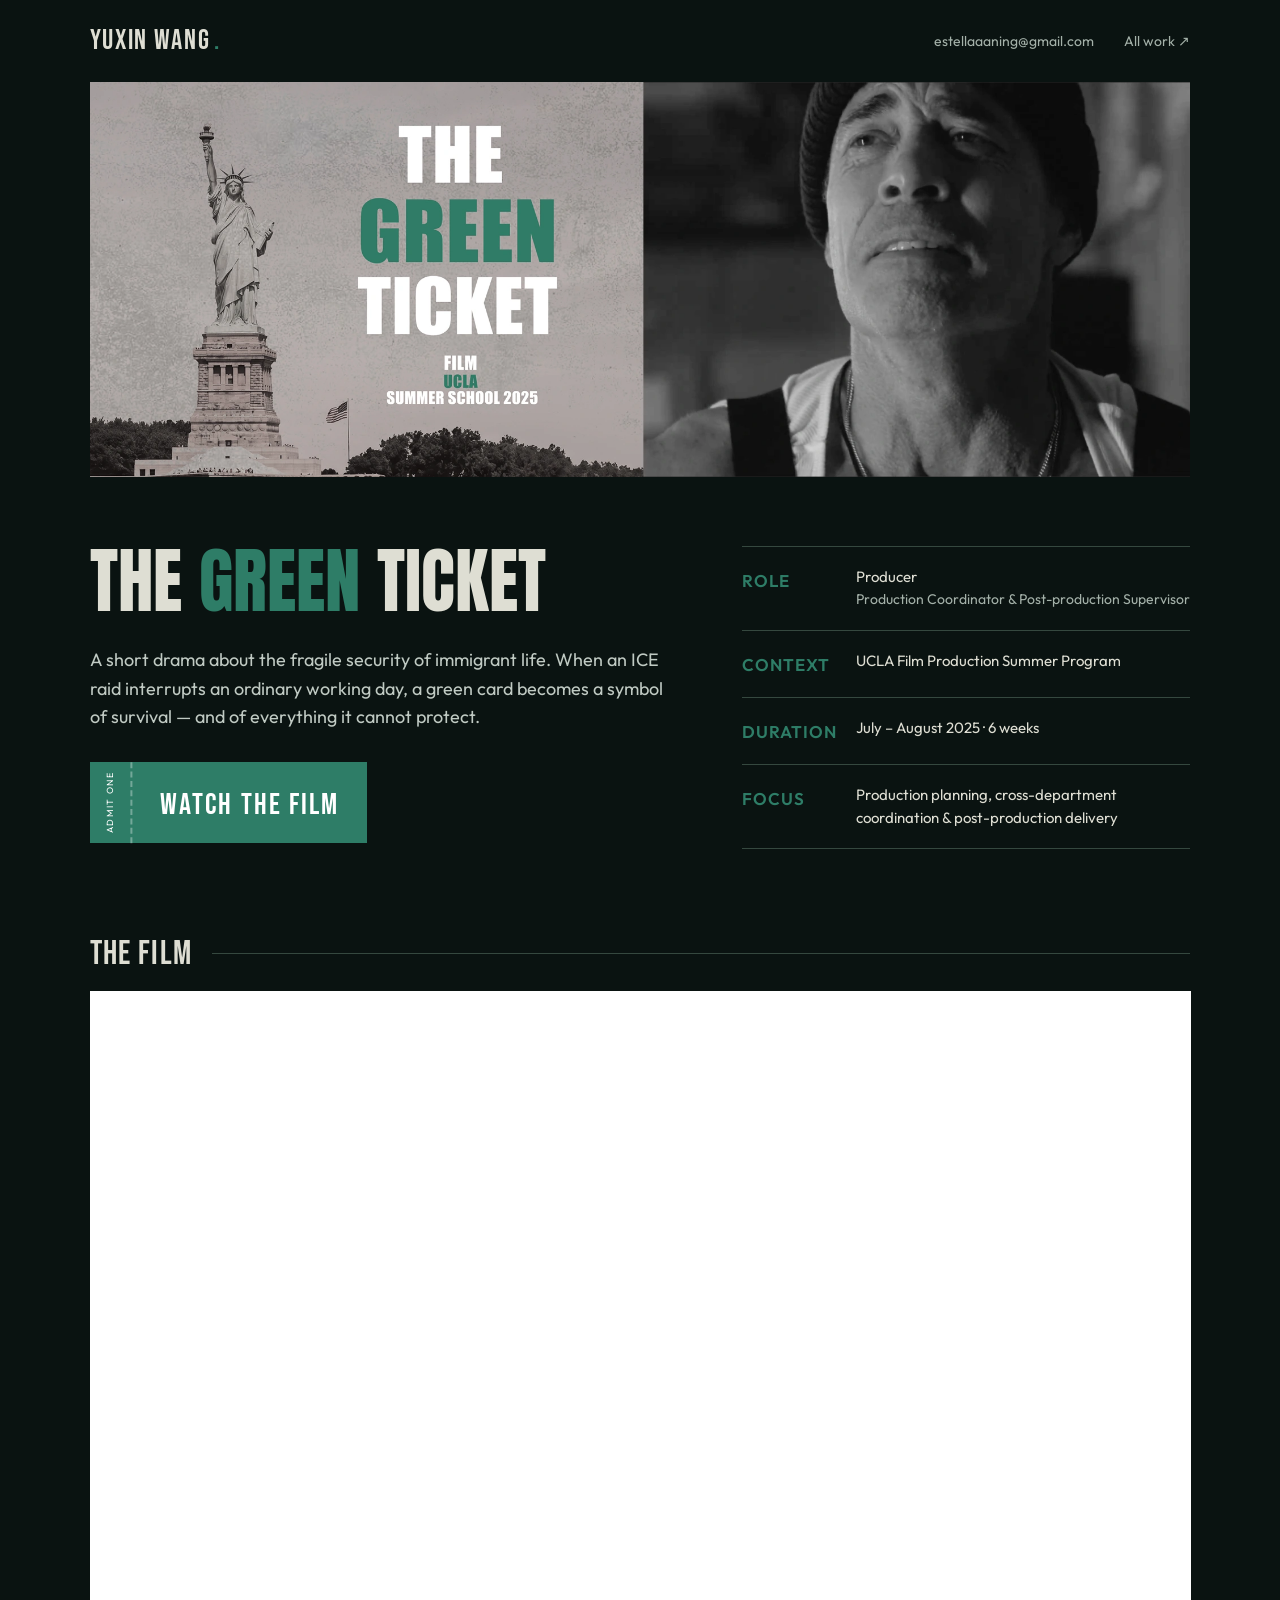
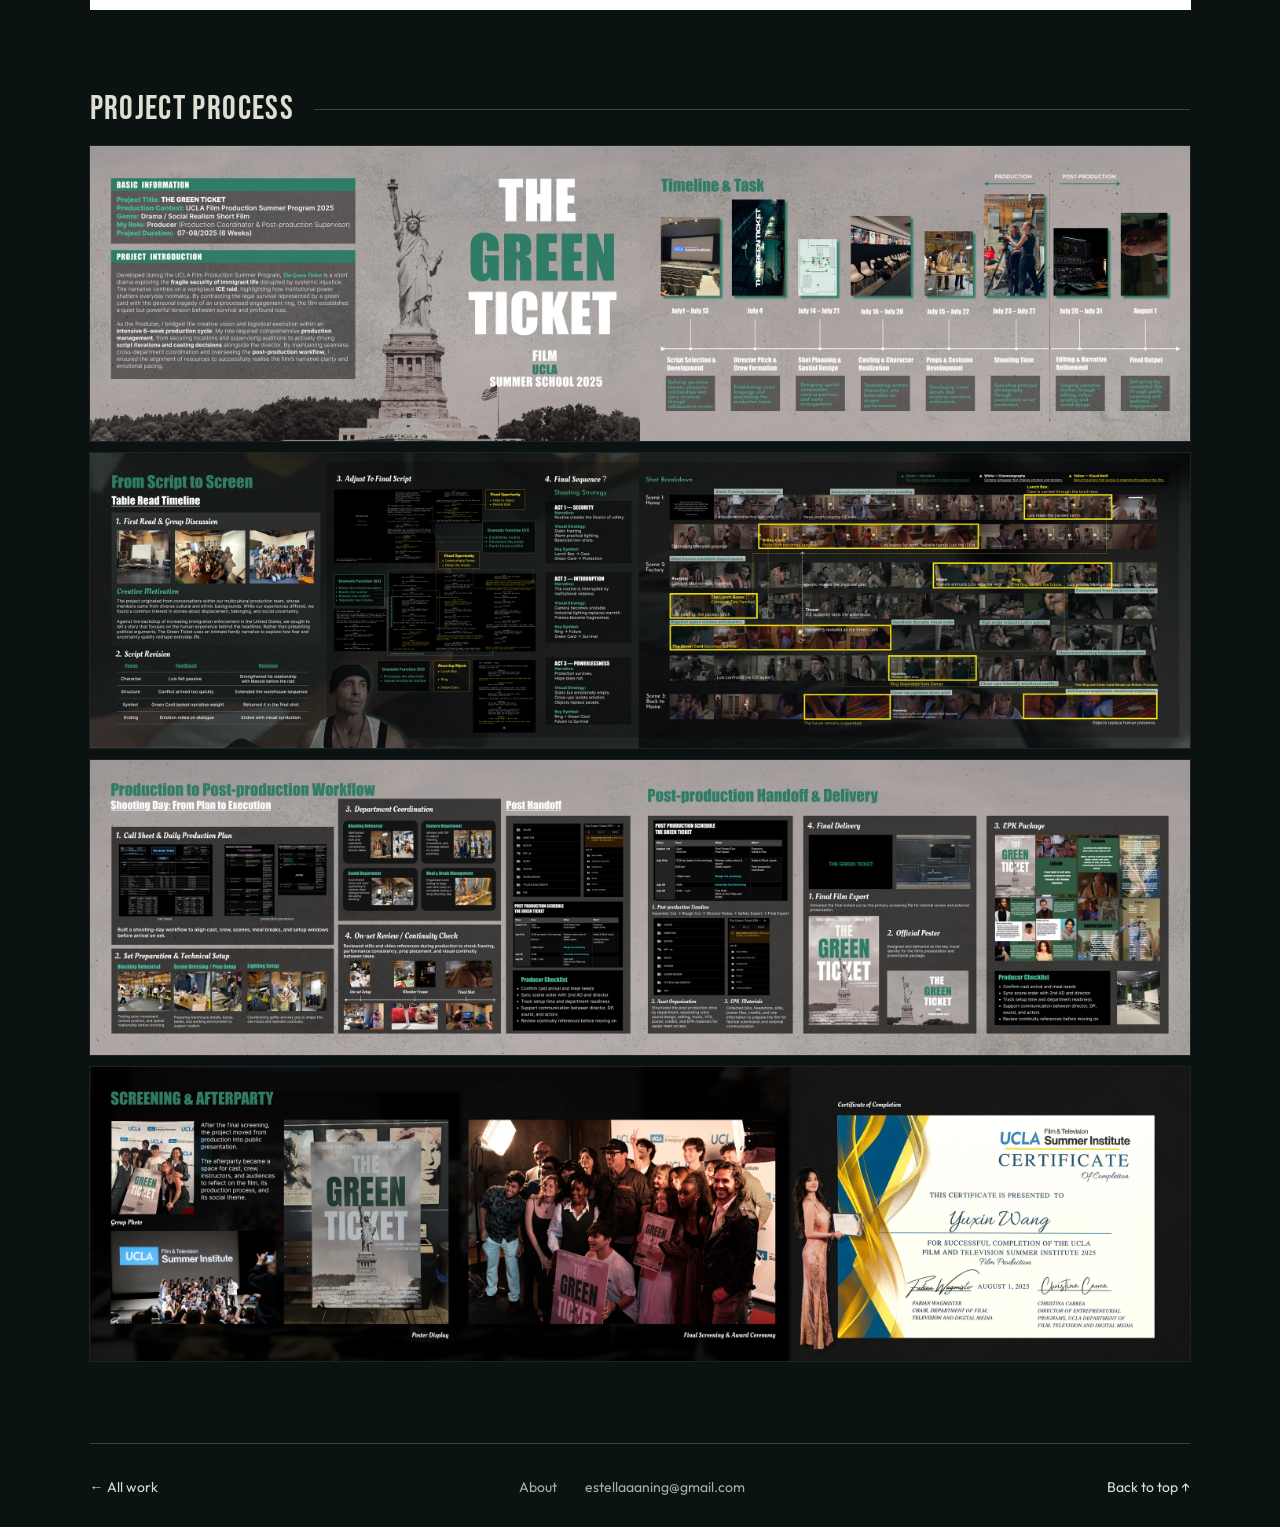
==== commit 10dba70a: "Replace Frame 10 cover with high-resolution export" ====
--- a/green-ticket/index.html
+++ b/green-ticket/index.html
@@ -9,7 +9,7 @@
   <link rel="canonical" href="https://estellaning.github.io/green-ticket/">
   <meta property="og:title" content="The Green Ticket — Yuxin Wang">
   <meta property="og:description" content="A short film about the fragile security of immigrant life. Film & production portfolio, UCLA 2025.">
-  <meta property="og:image" content="https://estellaning.github.io/green-ticket/assets/cover-frame10.webp">
+  <meta property="og:image" content="https://estellaning.github.io/green-ticket/assets/cover-frame10-hd.webp">
   <link rel="preload" as="font" type="font/ttf" href="assets/anton-400.ttf" crossorigin>
   <link rel="stylesheet" href="green-ticket.css?v=20261113-headings">
 </head>
@@ -21,7 +21,7 @@
   </header>
   <main>
     <section class="cover wrap" aria-label="The Green Ticket film cover">
-      <img src="assets/cover-frame10.webp" width="512" height="184" alt="The Green Ticket poster with the Statue of Liberty beside a black-and-white close-up of Luis." fetchpriority="high">
+      <img src="assets/cover-frame10-hd.webp" width="1940" height="696" alt="The Green Ticket poster with the Statue of Liberty beside a black-and-white close-up of Luis." fetchpriority="high">
     </section>
 
     <section class="intro wrap" id="project">
